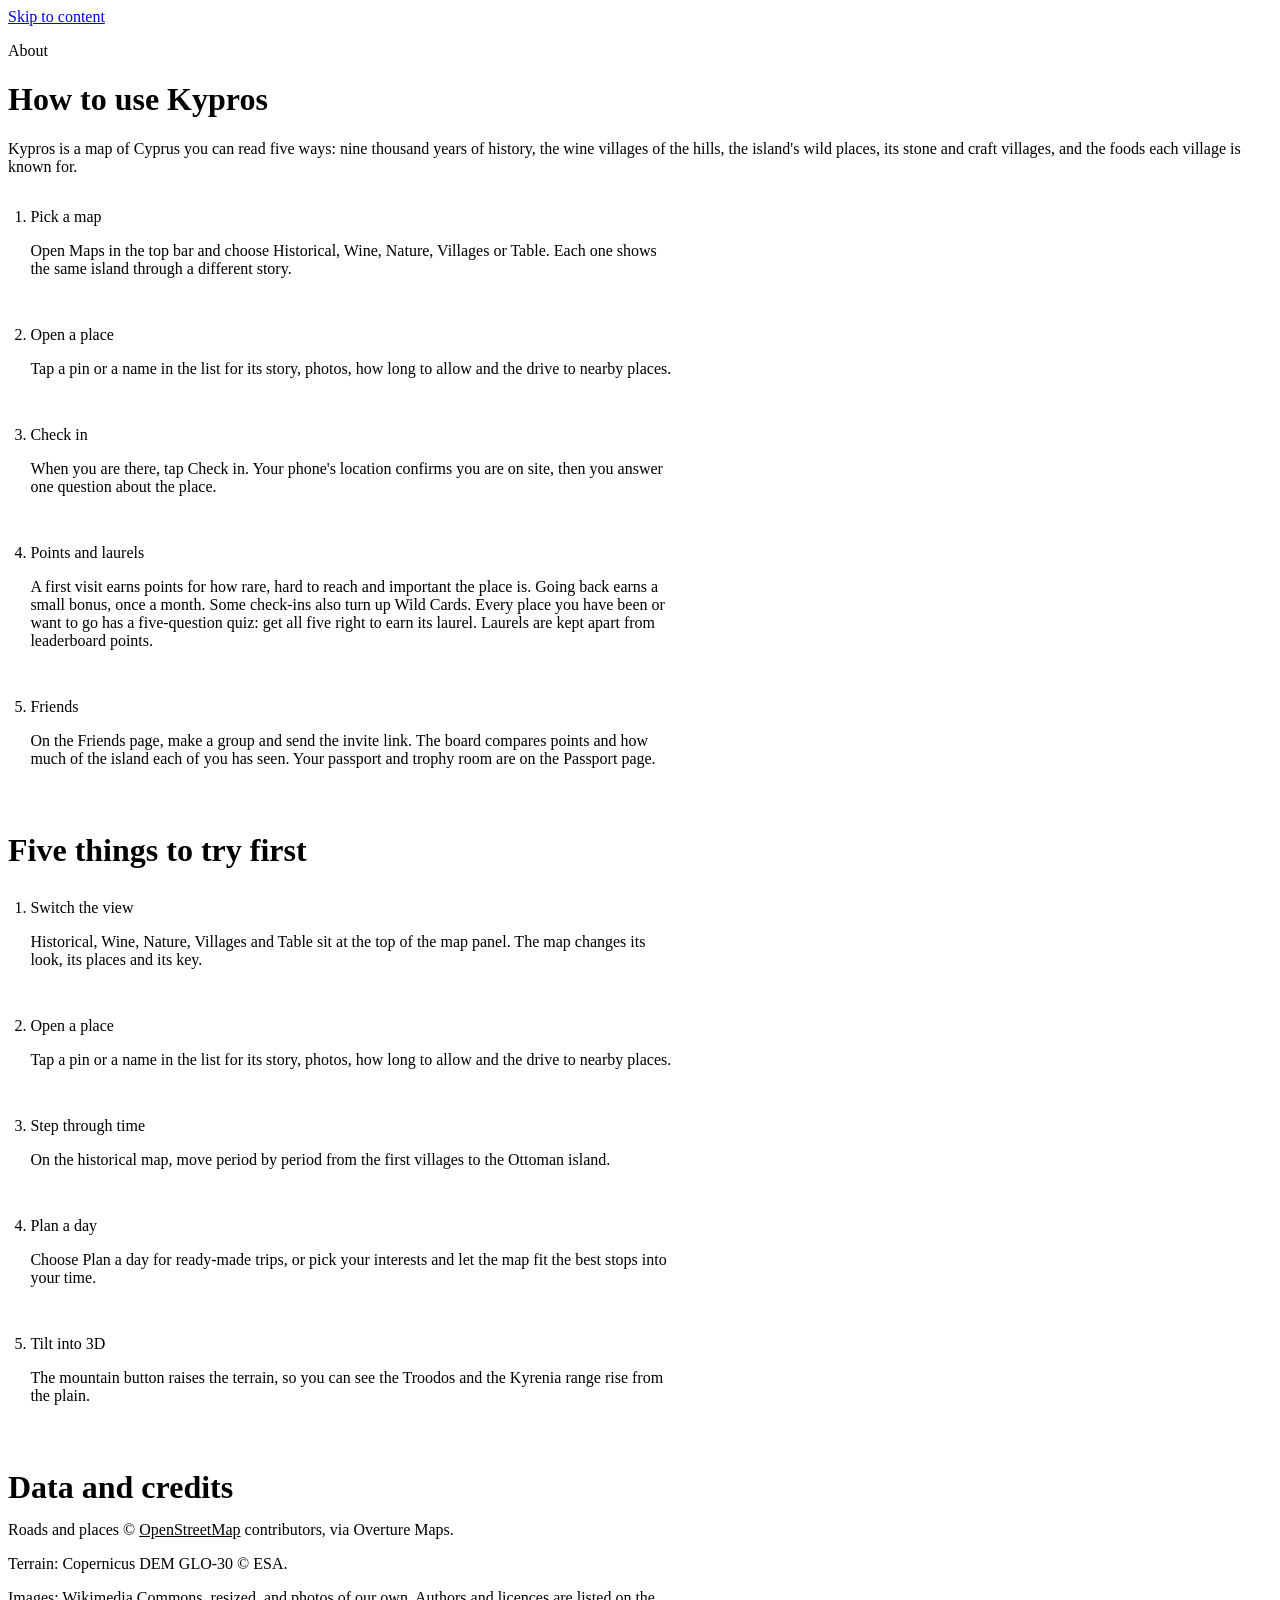
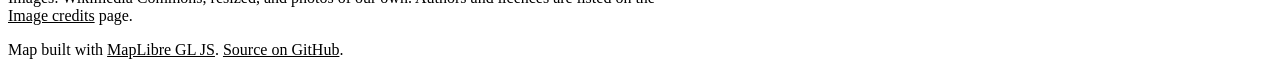
==== about/index.html @ 7574b520 "Add Passport, Friends and About pages Passport: places, recent visits, worth seeing next and the tro" ====
<!doctype html>
<html lang="en">
<head>
<meta charset="utf-8">
<meta name="viewport" content="width=device-width, initial-scale=1, viewport-fit=cover">
<title>About · Kypros</title>
<meta name="description" content="How to use Kypros: pick a map, open a place, check in, earn points and laurels, and compare with friends.">
<link rel="preconnect" href="https://fonts.googleapis.com">
<link rel="preconnect" href="https://fonts.gstatic.com" crossorigin>
<link rel="stylesheet" href="https://fonts.googleapis.com/css2?family=Source+Serif+4:ital,opsz,wght@0,8..60,400..600;1,8..60,400..500&family=Source+Sans+3:wght@400;500;600;700&display=swap">
<link rel="stylesheet" href="../site/base.css">
<link rel="stylesheet" href="../site/nav.css">
<style>
  .prose { max-width: 42em; }
  .prose h2 { margin: 48px 0 14px; font-size: clamp(26px, 3vw, 32px); line-height: 1.15; }
  .prose p + p { margin-top: 12px; }
  .steps, .tries { margin: 0; padding-left: 1.4em; display: grid; gap: 16px; }
  .steps li::marker, .tries li::marker { font: 600 17px var(--f-ui); color: var(--acc); }
  .steps h3, .tries h3 { font: 600 18px/1.3 var(--f-ui); margin-bottom: 2px; }
  .steps p, .tries p { color: var(--muted); }
  .credits { font: 16px/1.6 var(--f-ui); color: var(--muted); }
  .credits a { color: var(--ink); }
</style>
</head>
<body data-page="about">
<a class="skip" href="#main">Skip to content</a>
<script src="../home/data.js"></script>
<header class="k-bar" id="k-bar"></header>
<script src="../site/nav.js"></script>

<main id="main" class="wrap page">
  <header class="page-head">
    <p class="eyebrow">About</p>
    <h1>How to use Kypros</h1>
    <p>Kypros is a map of Cyprus you can read five ways: nine thousand years of history, the wine villages of the hills, the island's wild places, its stone and craft villages, and the foods each village is known for.</p>
  </header>

  <div class="prose">
    <ol class="steps">
      <li><h3>Pick a map</h3><p>Open Maps in the top bar and choose Historical, Wine, Nature, Villages or Table. Each one shows the same island through a different story.</p></li>
      <li><h3>Open a place</h3><p>Tap a pin or a name in the list for its story, photos, how long to allow and the drive to nearby places.</p></li>
      <li><h3>Check in</h3><p>When you are there, tap Check in. Your phone's location confirms you are on site, then you answer one question about the place.</p></li>
      <li><h3>Points and laurels</h3><p>A first visit earns points for how rare, hard to reach and important the place is. Going back earns a small bonus, once a month. Some check-ins also turn up Wild Cards. Every place you have been or want to go has a five-question quiz: get all five right to earn its laurel. Laurels are kept apart from leaderboard points.</p></li>
      <li><h3>Friends</h3><p>On the Friends page, make a group and send the invite link. The board compares points and how much of the island each of you has seen. Your passport and trophy room are on the Passport page.</p></li>
    </ol>

    <h2>Five things to try first</h2>
    <ol class="tries">
      <li><h3>Switch the view</h3><p>Historical, Wine, Nature, Villages and Table sit at the top of the map panel. The map changes its look, its places and its key.</p></li>
      <li><h3>Open a place</h3><p>Tap a pin or a name in the list for its story, photos, how long to allow and the drive to nearby places.</p></li>
      <li><h3>Step through time</h3><p>On the historical map, move period by period from the first villages to the Ottoman island.</p></li>
      <li><h3>Plan a day</h3><p>Choose Plan a day for ready-made trips, or pick your interests and let the map fit the best stops into your time.</p></li>
      <li><h3>Tilt into 3D</h3><p>The mountain button raises the terrain, so you can see the Troodos and the Kyrenia range rise from the plain.</p></li>
    </ol>

    <h2>Data and credits</h2>
    <div class="credits">
      <p>Roads and places © <a href="https://www.openstreetmap.org/copyright">OpenStreetMap</a> contributors, via Overture Maps.</p>
      <p>Terrain: Copernicus DEM GLO-30 © ESA.</p>
      <p>Images: Wikimedia Commons, resized, and photos of our own. Authors and licences are listed on the <a href="../credits.html">Image credits</a> page.</p>
      <p>Map built with <a href="https://maplibre.org/">MapLibre GL JS</a>. <a href="https://github.com/GeorgePhilippou/kypros-atlas">Source on GitHub</a>.</p>
    </div>
  </div>
</main>
</body>
</html>
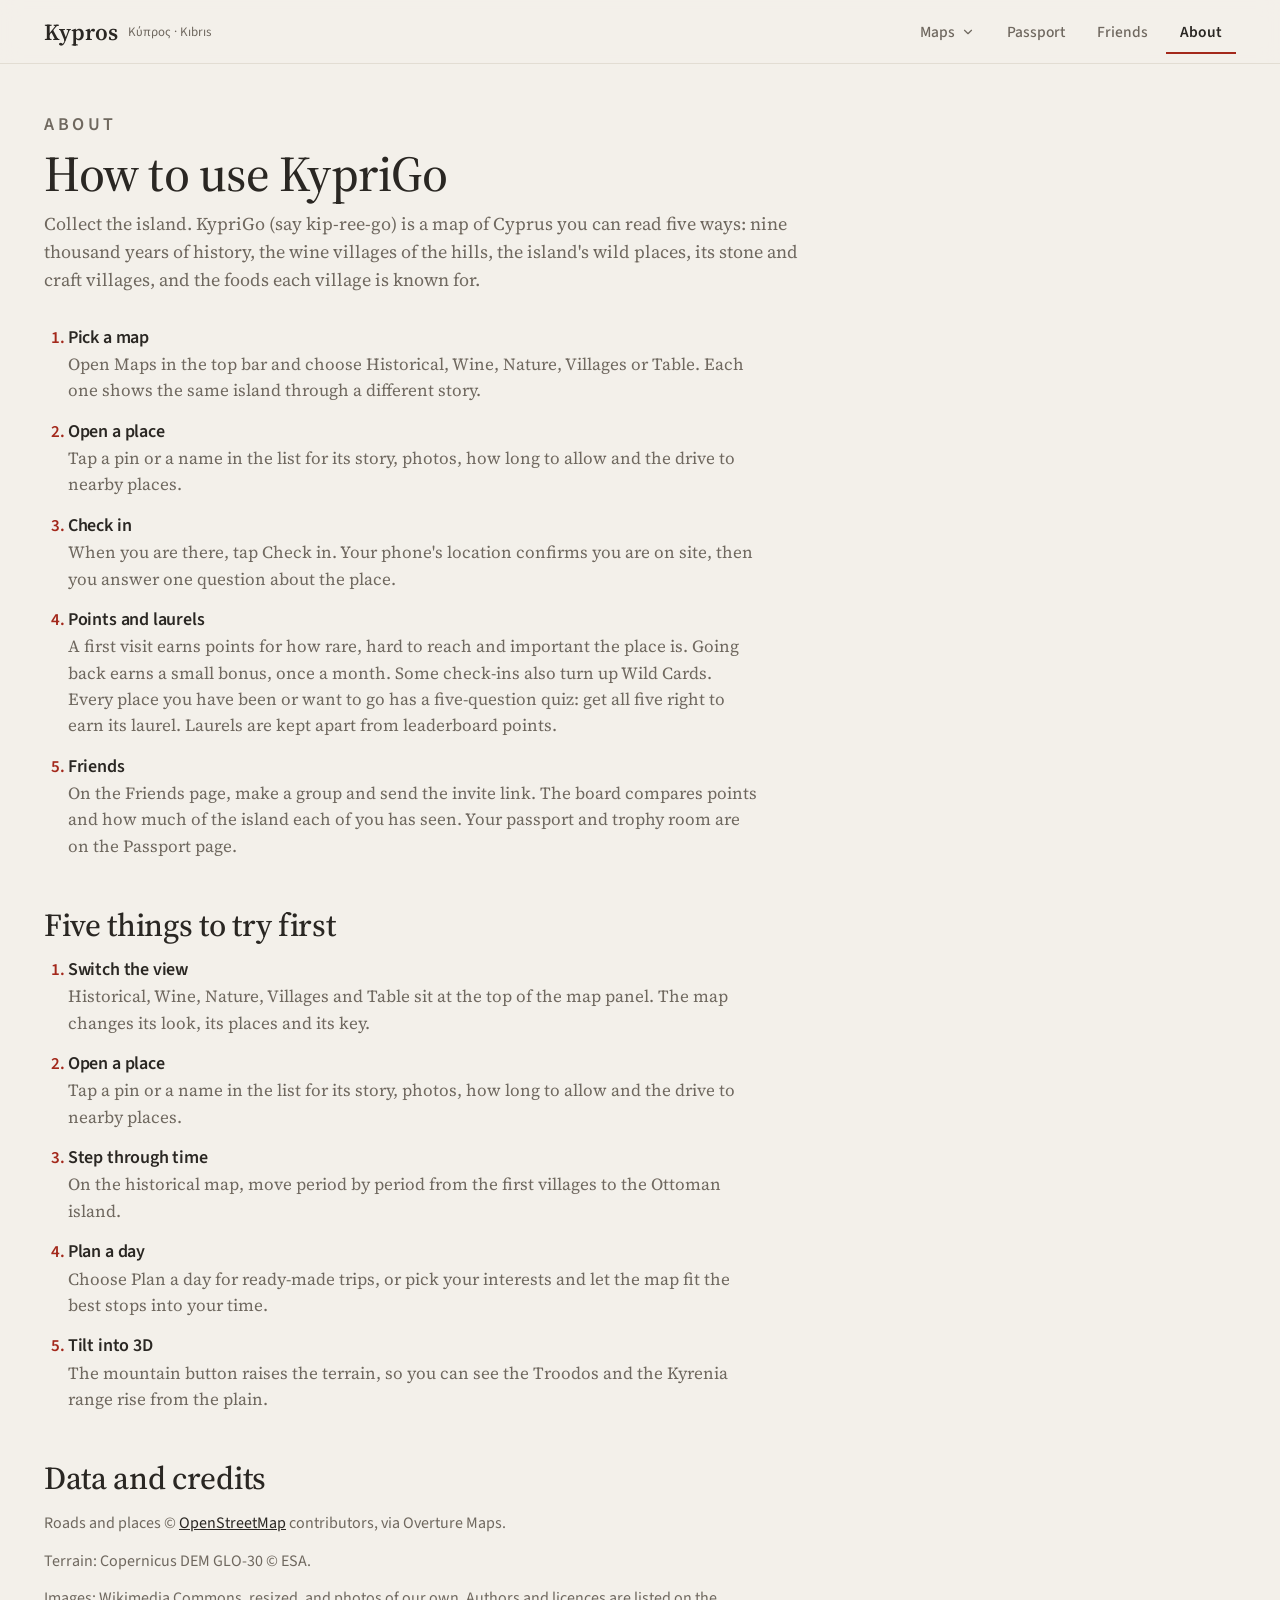
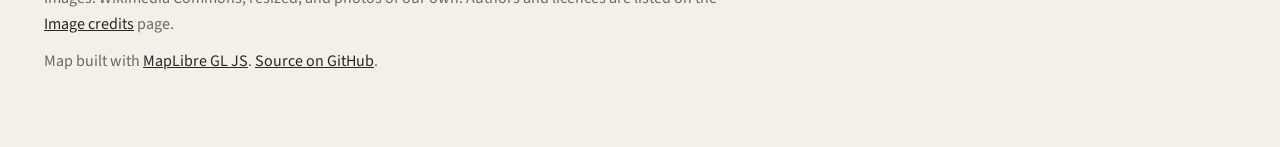
==== commit 4ed9a66e: "Use KypriGo in page titles, descriptions and the About intro Titles follow "<Page> · KypriGo". The t" ====
--- a/about/index.html
+++ b/about/index.html
@@ -3,8 +3,11 @@
 <head>
 <meta charset="utf-8">
 <meta name="viewport" content="width=device-width, initial-scale=1, viewport-fit=cover">
-<title>About · Kypros</title>
-<meta name="description" content="How to use Kypros: pick a map, open a place, check in, earn points and laurels, and compare with friends.">
+<title>About · KypriGo</title>
+<meta name="description" content="How to use KypriGo: pick a map, open a place, check in, earn points and laurels, and compare with friends.">
+<meta property="og:title" content="About · KypriGo">
+<meta property="og:description" content="How to use KypriGo: pick a map, open a place, check in, earn points and laurels, and compare with friends.">
+<meta property="og:site_name" content="KypriGo">
 <link rel="preconnect" href="https://fonts.googleapis.com">
 <link rel="preconnect" href="https://fonts.gstatic.com" crossorigin>
 <link rel="stylesheet" href="https://fonts.googleapis.com/css2?family=Source+Serif+4:ital,opsz,wght@0,8..60,400..600;1,8..60,400..500&family=Source+Sans+3:wght@400;500;600;700&display=swap">
@@ -31,8 +34,8 @@
 <main id="main" class="wrap page">
   <header class="page-head">
     <p class="eyebrow">About</p>
-    <h1>How to use Kypros</h1>
-    <p>Kypros is a map of Cyprus you can read five ways: nine thousand years of history, the wine villages of the hills, the island's wild places, its stone and craft villages, and the foods each village is known for.</p>
+    <h1>How to use KypriGo</h1>
+    <p>Collect the island. KypriGo (say kip-ree-go) is a map of Cyprus you can read five ways: nine thousand years of history, the wine villages of the hills, the island's wild places, its stone and craft villages, and the foods each village is known for.</p>
   </header>
 
   <div class="prose">
--- a/site/base.css
+++ b/site/base.css
@@ -0,0 +1,61 @@
+/* Kypros · shared tokens and basics for every page except the map.
+   Colours and type come from the atlas: paper, ink and the red accent,
+   Source Serif 4 for reading and Source Sans 3 for the interface. */
+:root {
+  --paper: #f3f0ea;
+  --card: #faf8f4;
+  --ink: #2a2723;
+  --muted: #6f685f;
+  --rule: #e2ddd3;
+  --track: #ece7de;
+  --acc: #a3281b;
+  /* One colour per map, the same as the pins on the map */
+  --history: #a3281b;
+  --wine: #7a1c3a;
+  --nature: #e2592b;
+  --villages: #8a4a24;
+  --table: #c98a1e;
+  --f-display: "Source Serif 4", "Iowan Old Style", Georgia, serif;
+  --f-ui: "Source Sans 3", system-ui, -apple-system, "Segoe UI", sans-serif;
+  --shadow: 0 1px 2px rgb(40 30 20 / .06), 0 18px 40px -22px rgb(40 30 20 / .35);
+  --bar-h: 64px;
+  color-scheme: light;
+}
+@media (max-width: 699px) { :root { --bar-h: 56px; } }
+*, *::before, *::after { box-sizing: border-box; }
+html { -webkit-text-size-adjust: 100%; }
+body { margin: 0; background: var(--paper); color: var(--ink); font: 17px/1.55 var(--f-display); -webkit-font-smoothing: antialiased; overflow-x: hidden; }
+img { max-width: 100%; display: block; }
+a { color: inherit; }
+:focus-visible { outline: 2px solid var(--acc); outline-offset: 2px; }
+.skip { position: absolute; left: -999px; top: 8px; background: var(--ink); color: var(--paper); padding: 8px 12px; z-index: 60; font: 600 15px var(--f-ui); }
+.skip:focus { left: 8px; }
+.wrap { width: 100%; max-width: 1240px; margin: 0 auto; padding-left: max(24px, env(safe-area-inset-left, 0px)); padding-right: max(24px, env(safe-area-inset-right, 0px)); }
+@media (max-width: 699px) { .wrap { padding-left: max(16px, env(safe-area-inset-left, 0px)); padding-right: max(16px, env(safe-area-inset-right, 0px)); } }
+.eyebrow { margin: 0; font: 600 12px var(--f-ui); letter-spacing: .2em; text-transform: uppercase; color: var(--acc); }
+h1, h2, h3 { margin: 0; font-weight: 500; letter-spacing: -.01em; text-wrap: balance; }
+p { margin: 0; }
+
+/* Page heading used by Passport, Friends and About */
+.page { padding-top: 48px; padding-bottom: 72px; }
+.page-head { display: grid; gap: 10px; max-width: 46em; margin-bottom: 32px; }
+.page-head h1 { font-size: clamp(34px, 4.4vw, 50px); line-height: 1.06; }
+.page-head > p { color: var(--muted); font-size: 18px; }
+.sec { margin-top: 56px; }
+.sec-head { display: grid; gap: 8px; margin-bottom: 20px; }
+.sec-head h2 { font-size: clamp(26px, 3vw, 34px); line-height: 1.1; }
+.sec-row { display: flex; flex-wrap: wrap; align-items: end; justify-content: space-between; gap: 16px; }
+
+/* Buttons and chips */
+.btn { display: inline-flex; align-items: center; justify-content: center; gap: 8px; min-height: 44px; padding: 10px 20px; border-radius: 999px; font: 600 15px var(--f-ui); text-decoration: none; border: 1px solid transparent; transition: transform .15s, background-color .2s, border-color .2s, color .2s; cursor: pointer; }
+.btn:hover { transform: translateY(-1px); }
+.btn-ink { background: var(--ink); color: var(--paper); }
+.btn-line { border-color: var(--rule); background: var(--card); color: var(--ink); }
+.btn-line:hover { border-color: var(--acc); color: var(--acc); }
+.chip { min-height: 36px; border: 1px solid var(--rule); background: var(--card); color: var(--ink); border-radius: 999px; padding: 6px 14px; font: 500 14px var(--f-ui); cursor: pointer; transition: background-color .2s, color .2s, border-color .2s; }
+.chip:hover { border-color: var(--acc); }
+.chip[aria-pressed="true"] { background: var(--ink); border-color: var(--ink); color: var(--paper); }
+.panel { padding: 20px; border-radius: 12px; background: var(--card); border: 1px solid var(--rule); display: grid; gap: 12px; }
+.panel h3, .label { font: 600 12px var(--f-ui); letter-spacing: .18em; text-transform: uppercase; color: var(--muted); }
+.empty, .calm { font: 16px/1.5 var(--f-ui); color: var(--muted); }
+@media (prefers-reduced-motion: reduce) { *, *::before, *::after { transition-duration: .01ms !important; animation-duration: .01ms !important; } }
--- a/site/nav.css
+++ b/site/nav.css
@@ -0,0 +1,35 @@
+/* Kypros · the shared top bar (site/nav.js fills it in).
+   Desktop: wordmark, a Maps dropdown, Passport, Friends, About.
+   Under 700px: wordmark and a Menu button that opens a full-width sheet. */
+.k-bar { position: sticky; top: 0; z-index: 40; height: calc(var(--bar-h) + env(safe-area-inset-top, 0px)); padding-top: env(safe-area-inset-top, 0px); background: rgb(243 240 234 / .94); backdrop-filter: blur(10px); -webkit-backdrop-filter: blur(10px); border-bottom: 1px solid var(--rule); font-family: var(--f-ui); }
+.k-bar-in { display: flex; align-items: center; gap: 24px; height: var(--bar-h); }
+.k-brand { display: flex; align-items: center; gap: 10px; text-decoration: none; color: var(--ink); min-height: 44px; }
+.k-brand b { font: 600 23px var(--f-display); }
+.k-brand span { font: 13px var(--f-ui); color: var(--muted); white-space: nowrap; }
+.k-nav { margin-left: auto; }
+.k-links { display: flex; align-items: center; gap: 4px; margin: 0; padding: 0; list-style: none; }
+.k-links > li { position: relative; }
+.k-link, .k-maps-btn { display: inline-flex; align-items: center; gap: 6px; min-height: 44px; padding: 0 14px; border: 0; border-radius: 999px; background: none; color: var(--muted); font: 500 15.5px var(--f-ui); text-decoration: none; cursor: pointer; transition: color .2s, background-color .2s; }
+.k-link:hover, .k-maps-btn:hover, .k-maps-btn[aria-expanded="true"] { color: var(--ink); background: rgb(42 39 35 / .05); }
+.k-link[aria-current="page"] { color: var(--ink); font-weight: 600; box-shadow: inset 0 -2px 0 var(--acc); border-radius: 0; }
+.k-maps-btn svg { width: 14px; height: 14px; transition: transform .2s; }
+.k-maps-btn[aria-expanded="true"] svg { transform: rotate(180deg); }
+.k-drop { position: absolute; top: calc(100% + 6px); left: 0; min-width: 220px; margin: 0; padding: 6px; list-style: none; background: var(--card); border: 1px solid var(--rule); border-radius: 12px; box-shadow: var(--shadow); }
+.k-drop[hidden], .k-sheet[hidden] { display: none; }
+.k-drop a, .k-sheet a { display: flex; align-items: center; gap: 10px; min-height: 44px; padding: 0 12px; border-radius: 8px; color: var(--ink); text-decoration: none; font: 500 15.5px var(--f-ui); }
+.k-drop a:hover, .k-drop a:focus-visible, .k-sheet a:hover { background: var(--track); }
+.k-dot { width: 10px; height: 10px; border-radius: 50%; flex: none; background: var(--c, var(--acc)); }
+.k-menu-btn { display: none; }
+
+@media (max-width: 699px) {
+  .k-brand span { display: none; }
+  .k-nav { display: none; }
+  .k-menu-btn { display: inline-flex; align-items: center; gap: 8px; margin-left: auto; min-height: 44px; min-width: 44px; padding: 0 14px; border: 1px solid var(--rule); border-radius: 999px; background: var(--card); color: var(--ink); font: 600 15px var(--f-ui); cursor: pointer; }
+  .k-menu-btn svg { width: 18px; height: 18px; }
+  .k-sheet { position: fixed; left: 0; right: 0; top: calc(var(--bar-h) + env(safe-area-inset-top, 0px)); max-height: calc(100dvh - var(--bar-h) - env(safe-area-inset-top, 0px)); overflow-y: auto; padding: 8px max(16px, env(safe-area-inset-left, 0px)) calc(20px + env(safe-area-inset-bottom, 0px)); background: var(--paper); border-bottom: 1px solid var(--rule); box-shadow: 0 24px 40px -24px rgb(40 30 20 / .45); }
+  .k-sheet ul { margin: 0; padding: 0; list-style: none; }
+  .k-sheet .k-sheet-h { margin: 12px 12px 4px; font: 600 12px var(--f-ui); letter-spacing: .18em; text-transform: uppercase; color: var(--muted); }
+  .k-sheet a { font-size: 17px; }
+  .k-sheet a[aria-current="page"] { font-weight: 700; box-shadow: inset 3px 0 0 var(--acc); border-radius: 0 8px 8px 0; }
+  .k-sheet hr { margin: 8px 12px; border: 0; border-top: 1px solid var(--rule); }
+}
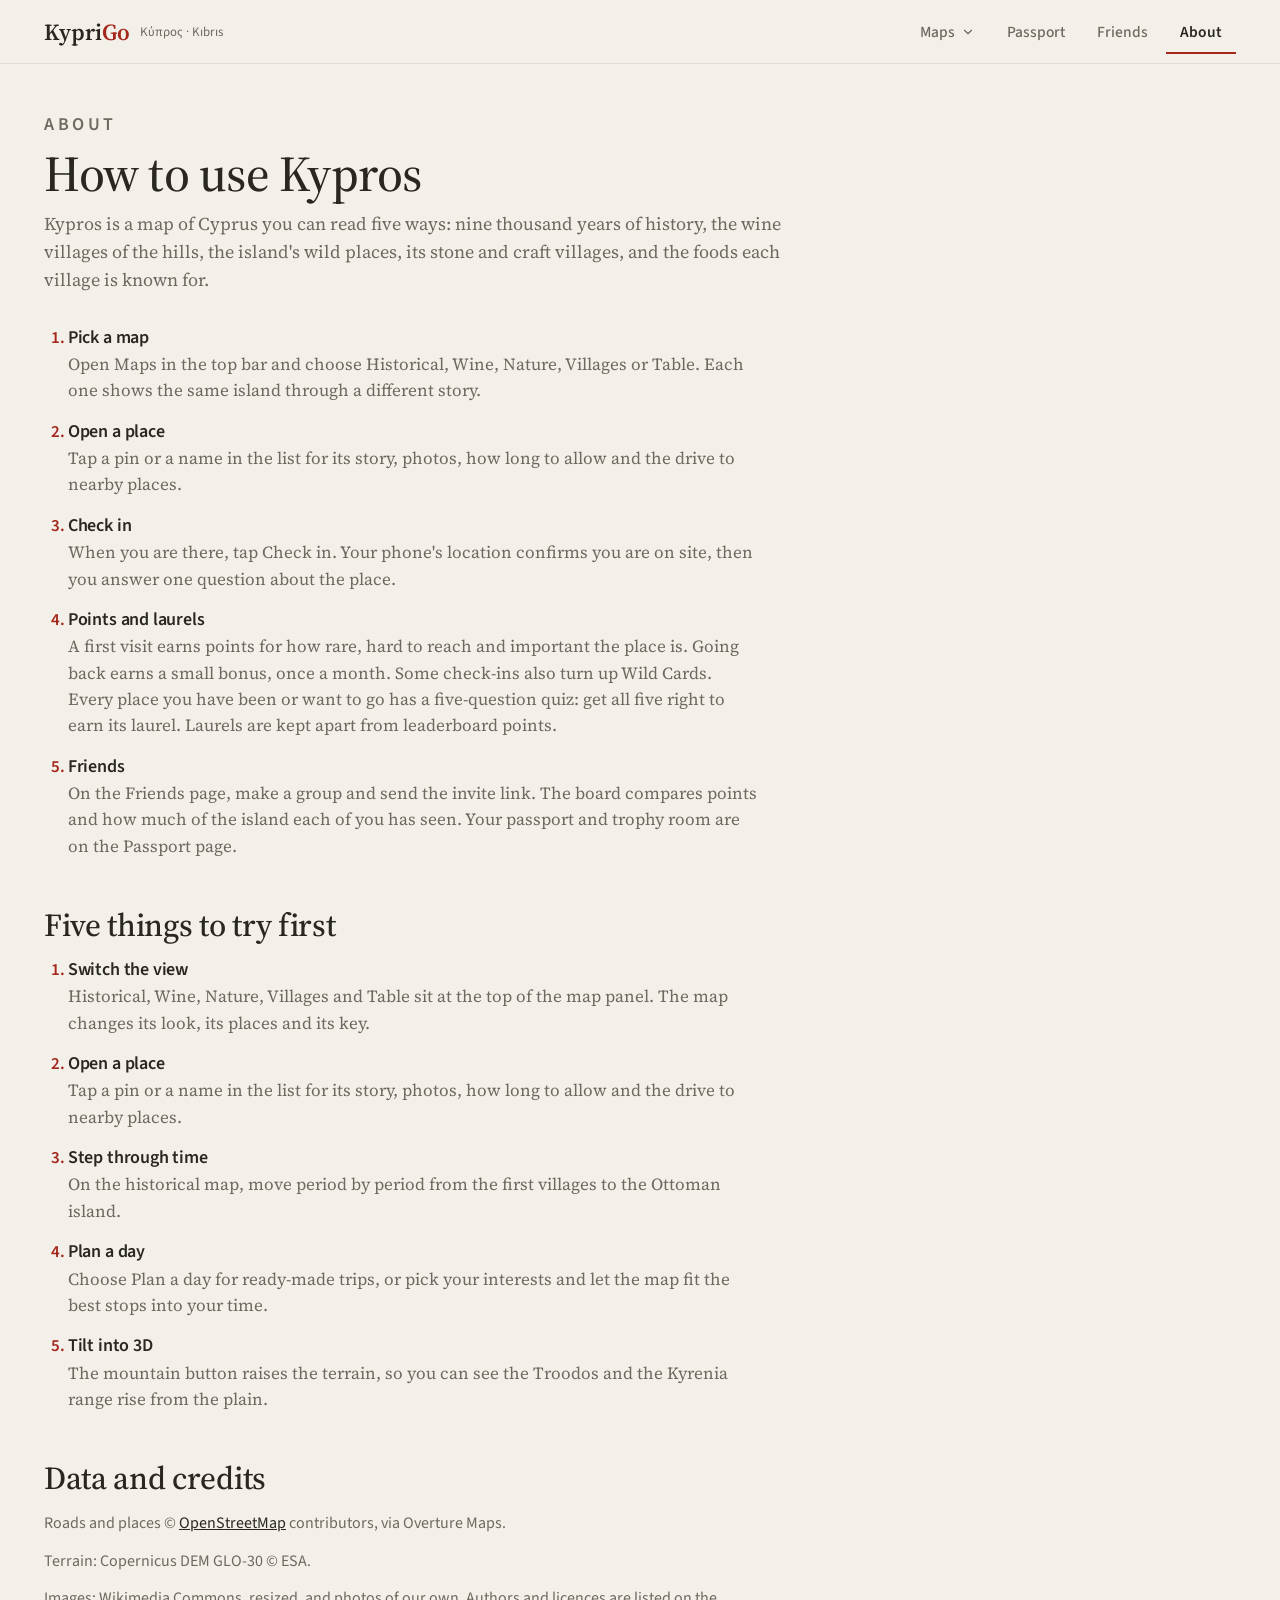
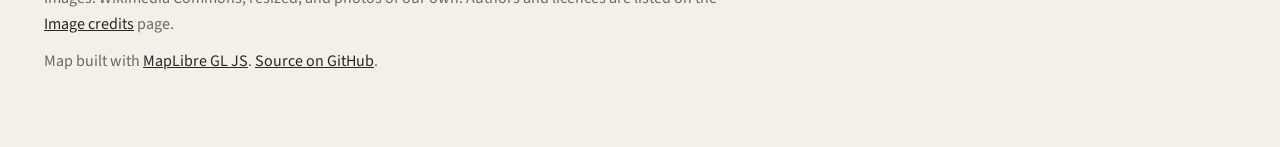
==== commit 8a985951: "Load the 8-bit theme on the map and the four pages Co-Authored-By: Claude Sonnet 5.5 <noreply@anthro" ====
--- a/about/index.html
+++ b/about/index.html
@@ -3,16 +3,15 @@
 <head>
 <meta charset="utf-8">
 <meta name="viewport" content="width=device-width, initial-scale=1, viewport-fit=cover">
-<title>About · KypriGo</title>
-<meta name="description" content="How to use KypriGo: pick a map, open a place, check in, earn points and laurels, and compare with friends.">
-<meta property="og:title" content="About · KypriGo">
-<meta property="og:description" content="How to use KypriGo: pick a map, open a place, check in, earn points and laurels, and compare with friends.">
-<meta property="og:site_name" content="KypriGo">
+<title>About · Kypros</title>
+<meta name="description" content="How to use Kypros: pick a map, open a place, check in, earn points and laurels, and compare with friends.">
 <link rel="preconnect" href="https://fonts.googleapis.com">
 <link rel="preconnect" href="https://fonts.gstatic.com" crossorigin>
 <link rel="stylesheet" href="https://fonts.googleapis.com/css2?family=Source+Serif+4:ital,opsz,wght@0,8..60,400..600;1,8..60,400..500&family=Source+Sans+3:wght@400;500;600;700&display=swap">
 <link rel="stylesheet" href="../site/base.css">
 <link rel="stylesheet" href="../site/nav.css">
+<link rel="stylesheet" href="../site/pixel.css">
+<script src="../site/pixel.js"></script>
 <style>
   .prose { max-width: 42em; }
   .prose h2 { margin: 48px 0 14px; font-size: clamp(26px, 3vw, 32px); line-height: 1.15; }
@@ -34,8 +33,8 @@
 <main id="main" class="wrap page">
   <header class="page-head">
     <p class="eyebrow">About</p>
-    <h1>How to use KypriGo</h1>
-    <p>Collect the island. KypriGo (say kip-ree-go) is a map of Cyprus you can read five ways: nine thousand years of history, the wine villages of the hills, the island's wild places, its stone and craft villages, and the foods each village is known for.</p>
+    <h1>How to use Kypros</h1>
+    <p>Kypros is a map of Cyprus you can read five ways: nine thousand years of history, the wine villages of the hills, the island's wild places, its stone and craft villages, and the foods each village is known for.</p>
   </header>
 
   <div class="prose">
--- a/site/nav.css
+++ b/site/nav.css
@@ -4,7 +4,8 @@
 .k-bar { position: sticky; top: 0; z-index: 40; height: calc(var(--bar-h) + env(safe-area-inset-top, 0px)); padding-top: env(safe-area-inset-top, 0px); background: rgb(243 240 234 / .94); backdrop-filter: blur(10px); -webkit-backdrop-filter: blur(10px); border-bottom: 1px solid var(--rule); font-family: var(--f-ui); }
 .k-bar-in { display: flex; align-items: center; gap: 24px; height: var(--bar-h); }
 .k-brand { display: flex; align-items: center; gap: 10px; text-decoration: none; color: var(--ink); min-height: 44px; }
-.k-brand b { font: 600 23px var(--f-display); }
+.k-brand b { font: 600 23px var(--f-display); white-space: nowrap; }
+.k-brand b em { font-style: normal; color: var(--acc); }
 .k-brand span { font: 13px var(--f-ui); color: var(--muted); white-space: nowrap; }
 .k-nav { margin-left: auto; }
 .k-links { display: flex; align-items: center; gap: 4px; margin: 0; padding: 0; list-style: none; }
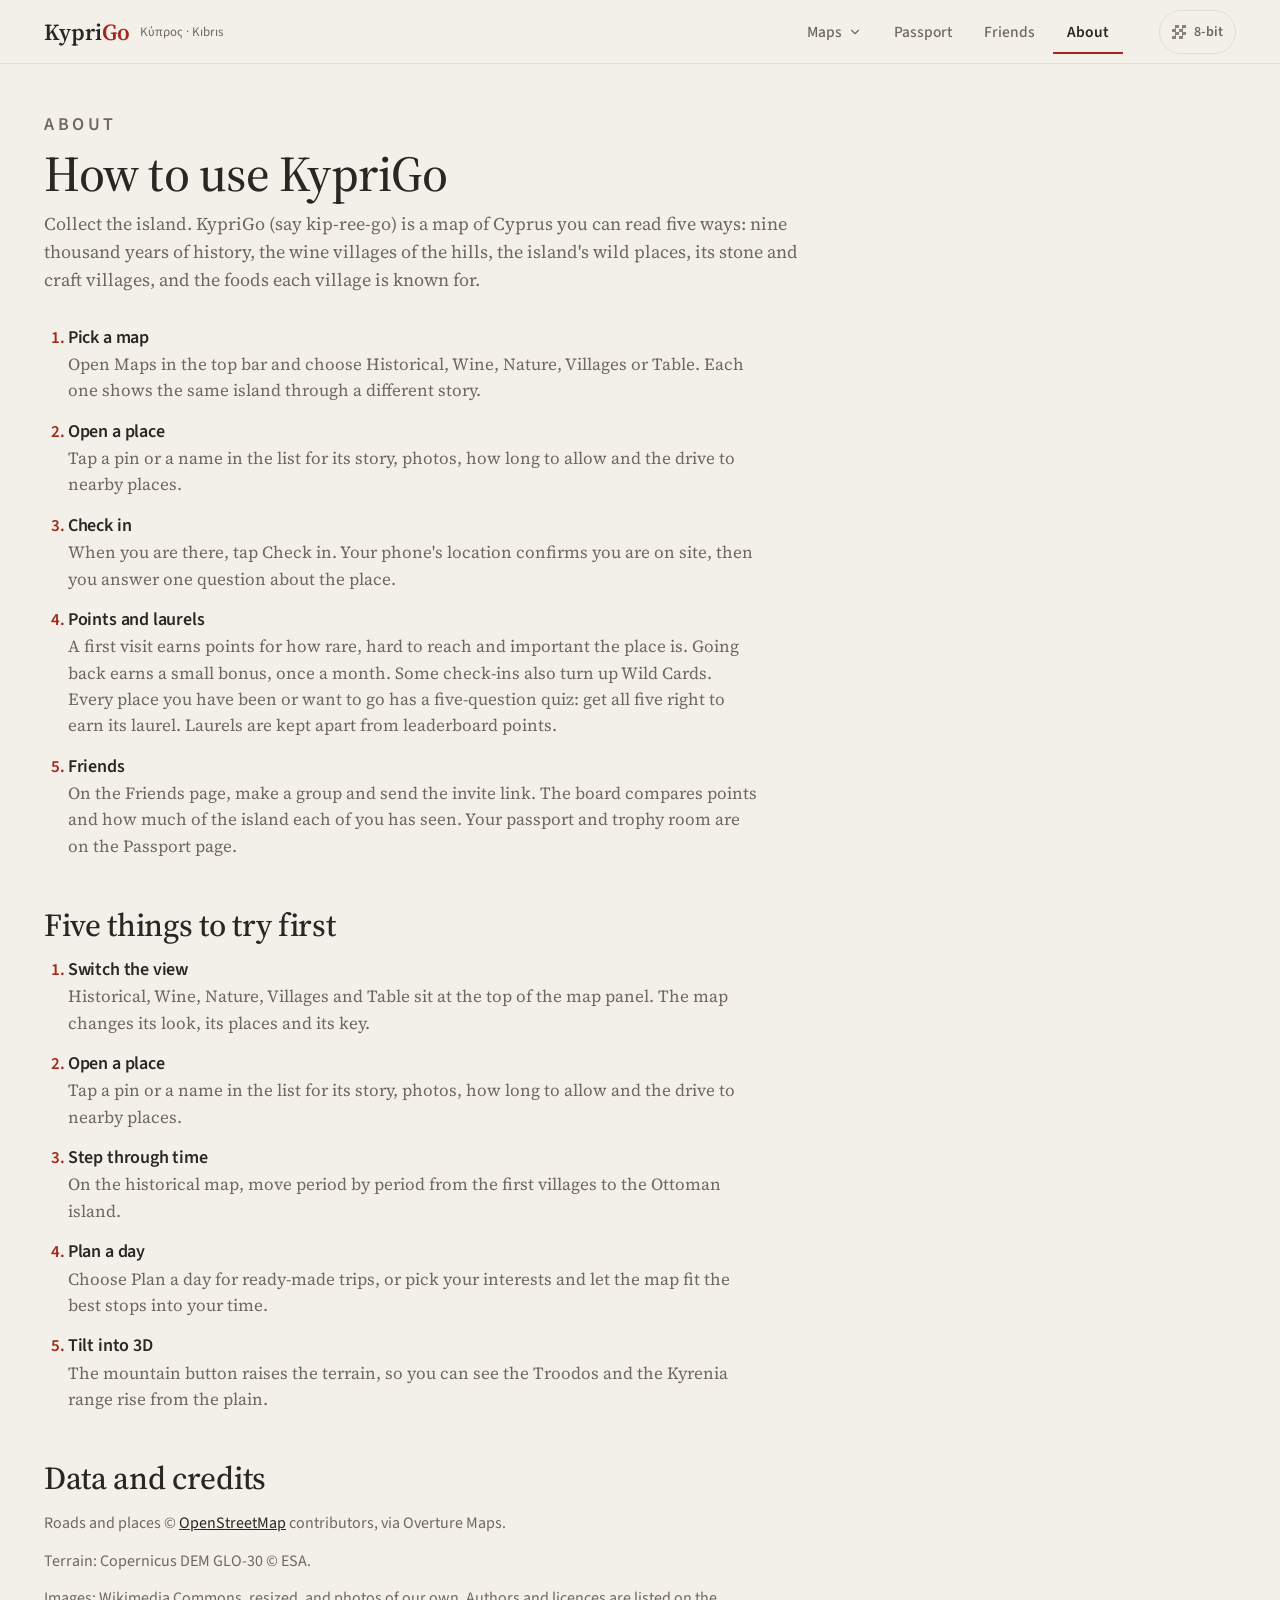
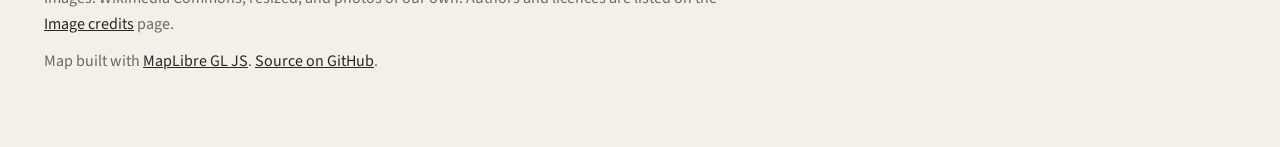
==== commit 835e3c6e: "Merge pull request #10 from GeorgePhilippou/pixel-theme Add an 8-bit look you can switch on (visual " ====
--- a/about/index.html
+++ b/about/index.html
@@ -3,8 +3,11 @@
 <head>
 <meta charset="utf-8">
 <meta name="viewport" content="width=device-width, initial-scale=1, viewport-fit=cover">
-<title>About · Kypros</title>
-<meta name="description" content="How to use Kypros: pick a map, open a place, check in, earn points and laurels, and compare with friends.">
+<title>About · KypriGo</title>
+<meta name="description" content="How to use KypriGo: pick a map, open a place, check in, earn points and laurels, and compare with friends.">
+<meta property="og:title" content="About · KypriGo">
+<meta property="og:description" content="How to use KypriGo: pick a map, open a place, check in, earn points and laurels, and compare with friends.">
+<meta property="og:site_name" content="KypriGo">
 <link rel="preconnect" href="https://fonts.googleapis.com">
 <link rel="preconnect" href="https://fonts.gstatic.com" crossorigin>
 <link rel="stylesheet" href="https://fonts.googleapis.com/css2?family=Source+Serif+4:ital,opsz,wght@0,8..60,400..600;1,8..60,400..500&family=Source+Sans+3:wght@400;500;600;700&display=swap">
@@ -33,8 +36,8 @@
 <main id="main" class="wrap page">
   <header class="page-head">
     <p class="eyebrow">About</p>
-    <h1>How to use Kypros</h1>
-    <p>Kypros is a map of Cyprus you can read five ways: nine thousand years of history, the wine villages of the hills, the island's wild places, its stone and craft villages, and the foods each village is known for.</p>
+    <h1>How to use KypriGo</h1>
+    <p>Collect the island. KypriGo (say kip-ree-go) is a map of Cyprus you can read five ways: nine thousand years of history, the wine villages of the hills, the island's wild places, its stone and craft villages, and the foods each village is known for.</p>
   </header>
 
   <div class="prose">
--- a/site/pixel.css
+++ b/site/pixel.css
@@ -0,0 +1,227 @@
+/* =========================================================
+   KYPRIGO · the 8-bit theme (a visual switch, like dark mode)
+   Switched on by site/pixel.js, which sets data-pixel="on" on <html>.
+   Rules:
+   - Colours are never defined here. Every colour is an existing token
+     (--ink, --acc, --pbg, --paper, --card, --rule, --track and the five
+     map colours), so each map keeps its own palette.
+   - Only shape and type change: square corners, stepped borders, pixel
+     fonts, sprite pins and icons, a pixelated map canvas.
+   - Sprites live in site/pixel/ and are drawn on a small grid, then scaled
+     up whole numbers of times with no smoothing.
+   ========================================================= */
+
+/* ---------- The switch (both looks) ---------- */
+.px-toggle { display: inline-flex; align-items: center; gap: 8px; min-height: 44px; padding: 0 12px; border: 1px solid var(--rule); border-radius: 999px; background: none; color: var(--muted); font: 600 14px var(--f-ui, system-ui); cursor: pointer; white-space: nowrap; transition: color .2s, background-color .2s, border-color .2s; }
+.px-toggle:hover { color: var(--ink); border-color: var(--muted); }
+.px-chip { width: 14px; height: 14px; flex: none; background:
+  conic-gradient(from 0deg at 50% 50%, currentColor 0 25%, transparent 0 50%, currentColor 0 75%, transparent 0) 0 0 / 7px 7px; opacity: .8; }
+.px-toggle .px-text, .panel .brand .px-toggle .px-text { color: inherit; font: inherit; letter-spacing: inherit; margin: 0; }
+.px-toggle[aria-pressed="true"] { color: var(--ink); border-color: var(--ink); }
+.px-toggle[aria-pressed="true"] .px-chip { opacity: 1; color: var(--acc); }
+.panel .brand .px-toggle { min-height: 32px; padding: 0 10px; font-size: 12.5px; }
+@media (max-width: 699px) {
+  .k-bar .px-toggle { margin-left: auto; margin-right: 8px; min-width: 44px; padding: 0 10px; }
+  .k-bar .px-toggle + .k-menu-btn { margin-left: 0; }
+  .k-bar .px-toggle .px-text { display: none; }
+}
+@media (min-width: 700px) { .k-bar .px-toggle { margin-left: 12px; } }
+
+/* =========================================================
+   Everything below applies only when 8-bit is on
+   ========================================================= */
+html[data-pixel="on"] { --edge: var(--ink); }
+
+/* ---------- Type, shape and tokens (the map themes set these on body, so match them) ---------- */
+html[data-pixel="on"] body,
+html[data-pixel="on"] body[data-mode] {
+  --f-display: "Silkscreen", "Press Start 2P", ui-monospace, monospace;
+  --f-body: "VT323", ui-monospace, monospace;
+  --f-ui: "VT323", ui-monospace, monospace;
+  --radius: 0px;
+  --body-size: 20px;
+  --photo: saturate(.9) contrast(1.06);
+  --shadow: 0 -3px 0 0 var(--ink), 0 3px 0 0 var(--ink), -3px 0 0 0 var(--ink), 3px 0 0 0 var(--ink), 0 9px 0 0 rgb(42 39 35 / .22);
+  font-size-adjust: 0.5;
+  -webkit-font-smoothing: none;
+  font-smooth: never;
+  letter-spacing: 0;
+}
+html[data-pixel="on"] body { font-family: var(--f-body); font-size: 20px; line-height: 1.25; }
+html[data-pixel="on"] .must-t { white-space: nowrap; font-family: var(--f-display); font-size: 9px; font-style: normal; }
+html[data-pixel="on"] * { border-radius: 0 !important; }
+html[data-pixel="on"] img, html[data-pixel="on"] .photo img { image-rendering: auto; }
+html[data-pixel="on"] .k-brand b, html[data-pixel="on"] .brand b, html[data-pixel="on"] h1, html[data-pixel="on"] h2, html[data-pixel="on"] h3 { font-family: var(--f-display) !important; font-weight: 700 !important; font-style: normal !important; letter-spacing: .02em !important; text-transform: none; }
+html[data-pixel="on"] .eyebrow, html[data-pixel="on"] .listhead, html[data-pixel="on"] .card .tag, html[data-pixel="on"] .g-eye { font-family: var(--f-display) !important; letter-spacing: .06em !important; font-weight: 400 !important; }
+
+/* A reusable stepped button look */
+html[data-pixel="on"] .px-toggle,
+html[data-pixel="on"] .controls button,
+html[data-pixel="on"] .g-bar button,
+html[data-pixel="on"] .g-main,
+html[data-pixel="on"] .g-opts button,
+html[data-pixel="on"] .views button,
+html[data-pixel="on"] .k-menu-btn {
+  border: 0 !important; margin: 3px;
+  box-shadow: 0 -3px 0 0 var(--ink), 0 3px 0 0 var(--ink), -3px 0 0 0 var(--ink), 3px 0 0 0 var(--ink), inset 0 -4px 0 0 rgb(0 0 0 / .16), inset 0 3px 0 0 rgb(255 255 255 / .35) !important;
+}
+html[data-pixel="on"] .px-toggle { background: var(--card, var(--pbg)); color: var(--ink); font-family: var(--f-display); font-size: 11px; font-weight: 400; }
+html[data-pixel="on"] .px-toggle[aria-pressed="true"] { background: var(--acc); color: var(--card, var(--pbg)); }
+html[data-pixel="on"] .px-toggle[aria-pressed="true"] .px-chip { color: var(--card, var(--pbg)); }
+html[data-pixel="on"] .px-chip { opacity: 1; }
+html[data-pixel="on"] button:active:not(:disabled), html[data-pixel="on"] .k-link:active { transform: translateY(2px); }
+html[data-pixel="on"] :focus-visible { outline: 3px dashed var(--acc); outline-offset: 3px; }
+
+/* =========================================================
+   The map
+   ========================================================= */
+html[data-pixel="on"] .maplibregl-canvas { image-rendering: pixelated; image-rendering: crisp-edges; image-rendering: pixelated; }
+html[data-pixel="on"] .maplibregl-ctrl-attrib { font-family: "VT323", monospace; font-size: 15px; }
+
+/* Pins: one sprite per map, drawn at 3x, tip on the place */
+html[data-pixel="on"] .pin .dot,
+html[data-pixel="on"] body[data-mode] .pin .dot {
+  width: 27px; height: 36px; position: relative; top: -17px; border: 0; border-radius: 0 !important; box-shadow: none; filter: none; color: transparent;
+  background: var(--pin-sprite) center bottom / 27px 36px no-repeat; image-rendering: pixelated;
+}
+html[data-pixel="on"] .pin .dot::after { display: none; }
+html[data-pixel="on"] .pin .dot svg { display: none; }
+html[data-pixel="on"] body[data-filter="history"] { --pin-sprite: url("pixel/pin_history.png"); }
+html[data-pixel="on"] body[data-filter="wine"] { --pin-sprite: url("pixel/pin_wine.png"); }
+html[data-pixel="on"] body[data-filter="nature"] { --pin-sprite: url("pixel/pin_nature.png"); }
+html[data-pixel="on"] body[data-filter="villages"] { --pin-sprite: url("pixel/pin_villages.png"); }
+html[data-pixel="on"] body[data-filter="table"] { --pin-sprite: url("pixel/pin_table.png"); }
+html[data-pixel="on"] .pin:hover .dot, html[data-pixel="on"] .pin.hot .dot { transform: translateY(-3px); }
+html[data-pixel="on"] .pin[aria-current="true"] .dot { transform: translateY(-5px); }
+html[data-pixel="on"] .pin[aria-current="true"]::after { display: none; }
+html[data-pixel="on"] body[data-mode="history"] .pin.off .dot { opacity: .4; transform: none; filter: grayscale(1); }
+/* Must-see places and places already visited wear a small star */
+html[data-pixel="on"] .pin.must .dot::after,
+html[data-pixel="on"] .pin.g-done .dot::after { display: block; content: ""; position: absolute; right: -9px; top: -6px; width: 26px; height: 24px; background: url("pixel/star.png") center / 26px 24px no-repeat; image-rendering: pixelated; border: 0; box-shadow: none; }
+html[data-pixel="on"] .pin.must:not(.g-done) .dot::after { width: 13px; height: 12px; background-size: 13px 12px; right: -5px; top: -2px; opacity: .85; }
+html[data-pixel="on"] .pin.g-done .dot { outline: 0; }
+html[data-pixel="on"] .pin .tip { border: 0; box-shadow: var(--shadow); font-size: 17px; padding: 4px 8px; }
+html[data-pixel="on"] body[data-mode="history"] .pin .lbl { font-family: var(--f-display); font-size: 9px; font-weight: 400; letter-spacing: 0; text-shadow: 1px 0 0 var(--paper, #f3f0ea), -1px 0 0 var(--paper, #f3f0ea), 0 1px 0 var(--paper, #f3f0ea), 0 -1px 0 var(--paper, #f3f0ea); }
+
+/* Map controls */
+html[data-pixel="on"] .controls { gap: 10px; }
+html[data-pixel="on"] .controls button { background: var(--pbg); color: var(--ink); }
+
+/* =========================================================
+   Map panel and place card
+   ========================================================= */
+html[data-pixel="on"] .panel, html[data-pixel="on"] .card { border: 0 !important; box-shadow: var(--shadow); }
+html[data-pixel="on"] .panel { top: 24px; bottom: 24px; left: max(24px, env(safe-area-inset-left, 0px)); }
+html[data-pixel="on"] .brand { gap: 10px; align-items: center; }
+html[data-pixel="on"] .brand b { font-size: 13px !important; }
+html[data-pixel="on"] .brand > span:not(.px-text) { font-size: 16px; white-space: nowrap; margin-left: auto; }
+html[data-pixel="on"] .tabs { background: var(--track); padding: 4px; gap: 4px; box-shadow: inset 0 0 0 3px var(--rule); }
+html[data-pixel="on"] .tab-thumb { box-shadow: 0 -3px 0 0 var(--ink), 0 3px 0 0 var(--ink), -3px 0 0 0 var(--ink), 3px 0 0 0 var(--ink); background: var(--pbg); }
+html[data-pixel="on"] .tab { min-height: 66px; padding-block: 6px !important; font-family: var(--f-display) !important; font-size: 8px !important; letter-spacing: 0 !important; gap: 4px; text-transform: uppercase; }
+html[data-pixel="on"] .tab svg { display: none; }
+html[data-pixel="on"] .tab::before { content: ""; display: block; width: 40px; height: 40px; background: var(--tab-sprite) center / 40px 40px no-repeat; image-rendering: pixelated; }
+html[data-pixel="on"] .tab[data-mode="history"] { --tab-sprite: url("pixel/ic_history.png"); }
+html[data-pixel="on"] .tab[data-mode="wine"] { --tab-sprite: url("pixel/ic_wine.png"); }
+html[data-pixel="on"] .tab[data-mode="nature"] { --tab-sprite: url("pixel/ic_nature.png"); }
+html[data-pixel="on"] .tab[data-mode="villages"] { --tab-sprite: url("pixel/ic_villages.png"); }
+html[data-pixel="on"] .tab[data-mode="table"] { --tab-sprite: url("pixel/ic_table.png"); }
+html[data-pixel="on"] .tab[aria-selected="false"]::before { opacity: .55; }
+html[data-pixel="on"] .views { gap: 8px; }
+html[data-pixel="on"] .views button { background: var(--track); font-family: var(--f-display); font-size: 9px; }
+html[data-pixel="on"] .views button[aria-selected="true"] { background: var(--acc); color: var(--pbg); }
+html[data-pixel="on"] .views button svg { display: none; }
+html[data-pixel="on"] .intro h1 { font-size: 20px; line-height: 1.25; }
+html[data-pixel="on"] .listhead { border-top: 3px solid var(--rule); font-size: 9px; }
+html[data-pixel="on"] .places button { border-radius: 0; }
+html[data-pixel="on"] .places .th { box-shadow: 0 0 0 2px var(--ink); }
+html[data-pixel="on"] .places .th svg { display: none; }
+html[data-pixel="on"] .places .th:not(:has(img)) { background: var(--pin-sprite) center / 18px 24px no-repeat; image-rendering: pixelated; }
+html[data-pixel="on"] .places .nm { font-family: var(--f-display); font-size: 11px; font-weight: 700; }
+html[data-pixel="on"] .places .meta { font-size: 16px; line-height: 1.15; }
+html[data-pixel="on"] .places .no { font-family: var(--f-display); font-size: 10px; }
+html[data-pixel="on"] #places button.g-done .nm::after { content: ""; display: inline-block; width: 13px; height: 12px; margin-left: 6px; background: url("pixel/star.png") center / 13px 12px no-repeat; image-rendering: pixelated; }
+html[data-pixel="on"] .card h2 { font-size: 20px; line-height: 1.25; }
+html[data-pixel="on"] .card .tag { font-size: 9px; }
+html[data-pixel="on"] .card .tag i { border-radius: 0; width: 9px; height: 9px; }
+html[data-pixel="on"] .card .close { box-shadow: 0 0 0 2px var(--ink); }
+html[data-pixel="on"] .card dt { font-family: var(--f-display); font-size: 9px; letter-spacing: .04em; }
+html[data-pixel="on"] .card dd { font-size: 18px; }
+
+/* =========================================================
+   The game inside the map: HUD, check in, reveal, trophies, friends
+   ========================================================= */
+html[data-pixel="on"] .g-bar b { font-family: "Press Start 2P", var(--f-display); font-size: 14px; font-weight: 400; }
+html[data-pixel="on"] .g-bar p { font-size: 17px; }
+html[data-pixel="on"] .g-card { border: 0; box-shadow: 0 -3px 0 0 var(--ink), 0 3px 0 0 var(--ink), -3px 0 0 0 var(--ink), 3px 0 0 0 var(--ink); margin: 3px; }
+html[data-pixel="on"] .g-card b { font-family: "Press Start 2P", var(--f-display); font-size: 15px; font-weight: 400; }
+html[data-pixel="on"] .g-main { font-family: "Press Start 2P", var(--f-display); font-size: 12px; font-weight: 400; min-height: 52px; text-shadow: 2px 2px 0 rgb(0 0 0 / .35); }
+html[data-pixel="on"] .g-main:disabled { opacity: .6; }
+html[data-pixel="on"] .g-dialog { border: 0; box-shadow: var(--shadow); }
+html[data-pixel="on"] .g-dialog::backdrop { background: rgb(42 39 35 / .6); }
+html[data-pixel="on"] .g-q { font-size: 24px; }
+html[data-pixel="on"] .g-opts button { background: var(--track); text-align: left; font-size: 20px; padding: 10px 12px; }
+html[data-pixel="on"] .g-opts button:hover { background: var(--acc); color: var(--pbg); }
+html[data-pixel="on"] .g-hero, html[data-pixel="on"] .g-shelf img, html[data-pixel="on"] .shelf img, html[data-pixel="on"] .px-medal { image-rendering: pixelated; }
+html[data-pixel="on"] .g-hero { width: 168px; height: 168px; animation: px-bob 1s steps(2) infinite; }
+html[data-pixel="on"] .g-big { font-family: "Press Start 2P", var(--f-display); font-weight: 400; font-size: 54px; text-shadow: 4px 4px 0 var(--ink); }
+html[data-pixel="on"] .g-parts div { box-shadow: 0 0 0 2px var(--ink); padding: 6px 2px; margin: 2px; }
+html[data-pixel="on"] .g-parts b { font-family: var(--f-display); font-size: 14px; }
+html[data-pixel="on"] .g-wild { font-family: var(--f-display); font-size: 11px; }
+html[data-pixel="on"] .g-num { border-radius: 0; box-shadow: 0 0 0 3px var(--acc); border: 0; font-family: "Press Start 2P", var(--f-display); font-size: 14px; }
+html[data-pixel="on"] .g-shelf b, html[data-pixel="on"] .shelf b { font-family: var(--f-display); font-size: 9px; }
+html[data-pixel="on"] .g-shelf span:not(.g-num), html[data-pixel="on"] .shelf span { font-size: 16px; }
+html[data-pixel="on"] .g-banner { border: 0; box-shadow: var(--shadow); }
+html[data-pixel="on"] .g-board li { border-radius: 0; }
+@keyframes px-bob { 50% { transform: translateY(-6px); } }
+
+/* =========================================================
+   Top bar and pages (start page, Passport, Friends, About)
+   ========================================================= */
+html[data-pixel="on"] .k-bar { background: var(--paper); backdrop-filter: none; -webkit-backdrop-filter: none; border-bottom: 4px solid var(--ink); }
+html[data-pixel="on"] .k-brand b { font-size: 18px !important; }
+html[data-pixel="on"] .k-brand span { font-size: 18px; }
+html[data-pixel="on"] .k-link, html[data-pixel="on"] .k-maps-btn { font-family: var(--f-display); font-size: 10px; font-weight: 400; text-transform: uppercase; letter-spacing: .02em; border-radius: 0; }
+html[data-pixel="on"] .k-link:hover, html[data-pixel="on"] .k-maps-btn:hover, html[data-pixel="on"] .k-maps-btn[aria-expanded="true"] { background: var(--track); }
+html[data-pixel="on"] .k-link[aria-current="page"] { box-shadow: inset 0 -4px 0 var(--acc); font-weight: 400; }
+html[data-pixel="on"] .k-drop { border: 0; box-shadow: var(--shadow); background: var(--card); top: calc(100% + 10px); }
+html[data-pixel="on"] .k-drop a, html[data-pixel="on"] .k-sheet a { font-family: var(--f-display); font-size: 10px; text-transform: uppercase; font-weight: 400; }
+html[data-pixel="on"] .k-dot { border-radius: 0; width: 12px; height: 12px; box-shadow: 0 0 0 2px var(--ink); margin: 2px; }
+html[data-pixel="on"] .k-sheet { border-bottom: 4px solid var(--ink); box-shadow: none; }
+html[data-pixel="on"] .k-menu-btn { background: var(--card); font-family: var(--f-display); font-size: 10px; font-weight: 400; }
+
+html[data-pixel="on"] .eyebrow { font-size: 10px; }
+html[data-pixel="on"] h1 { font-size: clamp(24px, 4vw, 40px); line-height: 1.2; }
+html[data-pixel="on"] h2 { font-size: clamp(16px, 2.6vw, 24px); line-height: 1.3; }
+html[data-pixel="on"] .page p, html[data-pixel="on"] .page li { font-size: 22px; line-height: 1.25; }
+
+/* Start page slideshow */
+html[data-pixel="on"] .slide-mode, html[data-pixel="on"] .slide-go { font-family: var(--f-display); font-size: 11px; font-weight: 400; letter-spacing: .04em; }
+html[data-pixel="on"] .slide-name { font-family: var(--f-display) !important; font-size: clamp(22px, 4.2vw, 44px) !important; font-weight: 700 !important; line-height: 1.2; text-shadow: 4px 4px 0 rgb(0 0 0 / .55); }
+html[data-pixel="on"] .slide-line { font-family: var(--f-body) !important; font-size: clamp(22px, 2.6vw, 28px); line-height: 1.15; }
+html[data-pixel="on"] .slide-go { border: 0; box-shadow: 0 -3px 0 0 #fff, 0 3px 0 0 #fff, -3px 0 0 0 #fff, 3px 0 0 0 #fff; margin: 3px; }
+html[data-pixel="on"] .show-btn { border: 0; box-shadow: 0 -3px 0 0 #fff, 0 3px 0 0 #fff, -3px 0 0 0 #fff, 3px 0 0 0 #fff; margin: 3px; }
+html[data-pixel="on"] .show-dots .dot { width: 14px; height: 14px; border-radius: 0; }
+html[data-pixel="on"] .slide img { image-rendering: pixelated; }
+
+/* Passport */
+html[data-pixel="on"] .stamp, html[data-pixel="on"] .room-block, html[data-pixel="on"] .stats > *, html[data-pixel="on"] .side > * { border: 0; box-shadow: 0 -3px 0 0 var(--ink), 0 3px 0 0 var(--ink), -3px 0 0 0 var(--ink), 3px 0 0 0 var(--ink); margin: 3px; }
+html[data-pixel="on"] .filters button { border: 0; box-shadow: 0 -3px 0 0 var(--ink), 0 3px 0 0 var(--ink), -3px 0 0 0 var(--ink), 3px 0 0 0 var(--ink); margin: 3px 5px; font-family: var(--f-display); font-size: 9px; }
+html[data-pixel="on"] .shelf img { width: 96px; height: 96px; }
+html[data-pixel="on"] .shelf .num, html[data-pixel="on"] .stats b { font-family: "Press Start 2P", var(--f-display); font-weight: 400; }
+
+/* Friends */
+html[data-pixel="on"] .board li, html[data-pixel="on"] .rows > *, html[data-pixel="on"] .groups > * { border: 0; box-shadow: 0 -3px 0 0 var(--ink), 0 3px 0 0 var(--ink), -3px 0 0 0 var(--ink), 3px 0 0 0 var(--ink); margin: 3px; }
+html[data-pixel="on"] .rank { font-family: "Press Start 2P", var(--f-display); font-weight: 400; }
+html[data-pixel="on"] .pts { font-family: "Press Start 2P", var(--f-display); font-weight: 400; font-size: 13px; }
+html[data-pixel="on"] .form input { border: 0; box-shadow: 0 0 0 3px var(--ink); font-family: var(--f-ui); font-size: 20px; }
+
+/* Phones: pins at 2x so the island does not fill up with sprites */
+@media (max-width: 699px) {
+  html[data-pixel="on"] .pin .dot, html[data-pixel="on"] body[data-mode] .pin .dot { width: 18px; height: 24px; top: -11px; background-size: 18px 24px; }
+  html[data-pixel="on"] .pin.must .dot::after, html[data-pixel="on"] .pin.g-done .dot::after { width: 13px; height: 12px; background-size: 13px 12px; right: -6px; top: -4px; }
+  html[data-pixel="on"] .pin.must:not(.g-done) .dot::after { width: 0; height: 0; }
+}
+
+@media (prefers-reduced-motion: reduce) {
+  html[data-pixel="on"] .g-hero { animation: none; }
+}
